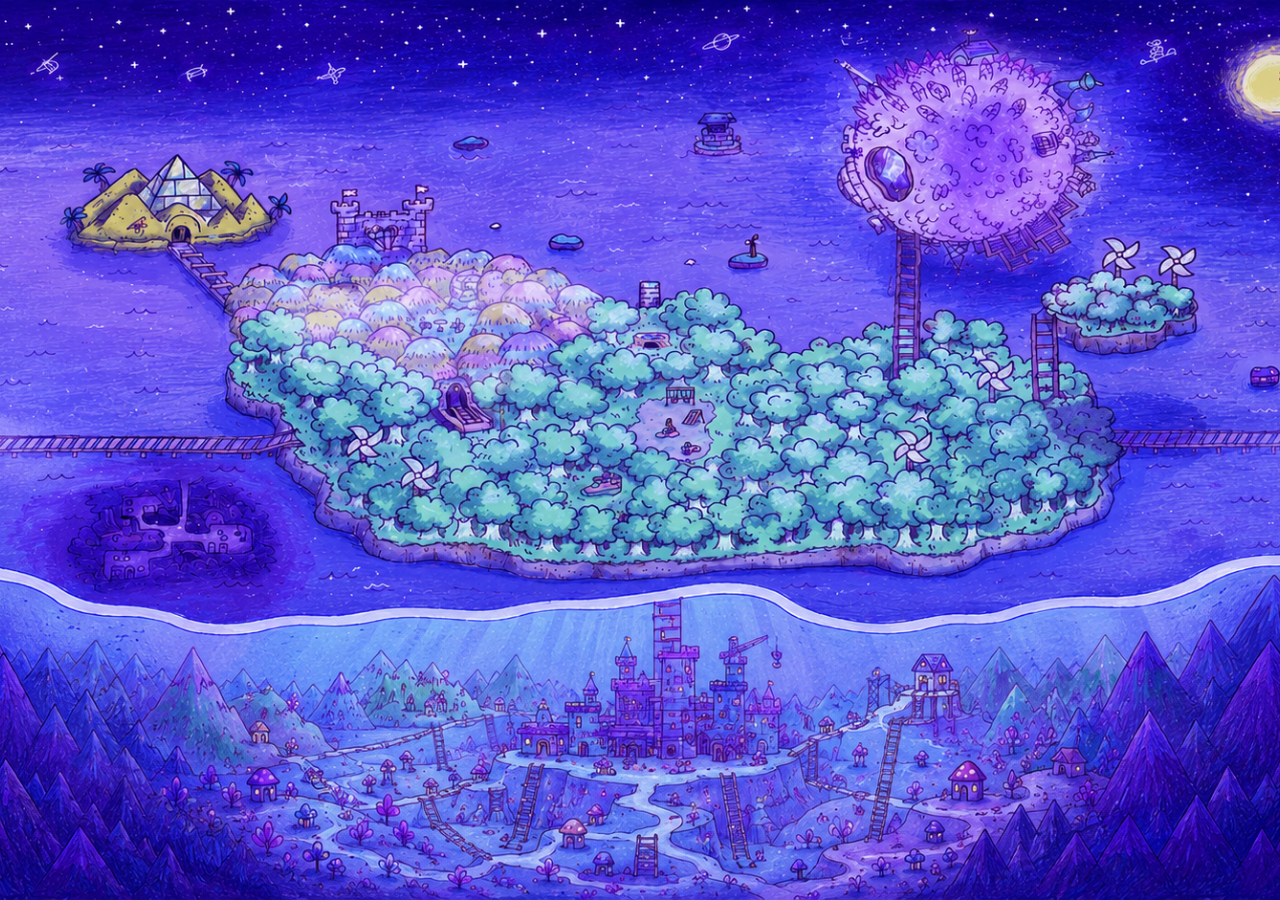
==== frontend/mundoSonhos.html @ a091263f "upt sonhos" ====
<!DOCTYPE html>
<html lang="pt-BR">
<head>
    <meta charset="UTF-8">
    <meta name="viewport" content="width=device-width, initial-scale=1.0">
    <title>Mundo dos Sonhos</title>
    <link rel="stylesheet" href="/frontend/style/mundoSonhos.css">
</head>

<body>
    <div class="container-inicio">
    </div>
</body>
</html>

<script></script>
---- frontend/style/mundoSonhos.css ----
* {
    margin: 0;
    padding: 0;
    font-family:'Omori';
    font-weight:normal;
    color: white;
}

html,
body {
    width: 100%;
    height: 100%;
    overflow: hidden;
}

@font-face {
    font-family: 'Omori';
    src: url('/frontend/font/OMORI_GAME2.ttf') format('woff');
    font-weight: normal;
    font-style: normal;
    font-display: swap;
}

.container-inicio {
    align-items: center;
    background-image: url("/frontend/assets/dreamWorld/background.png");
    background-repeat: no-repeat;
    background-size: cover;
    background-position: center;
    display: flex;
    height: 100vh;
    justify-content: center;
}
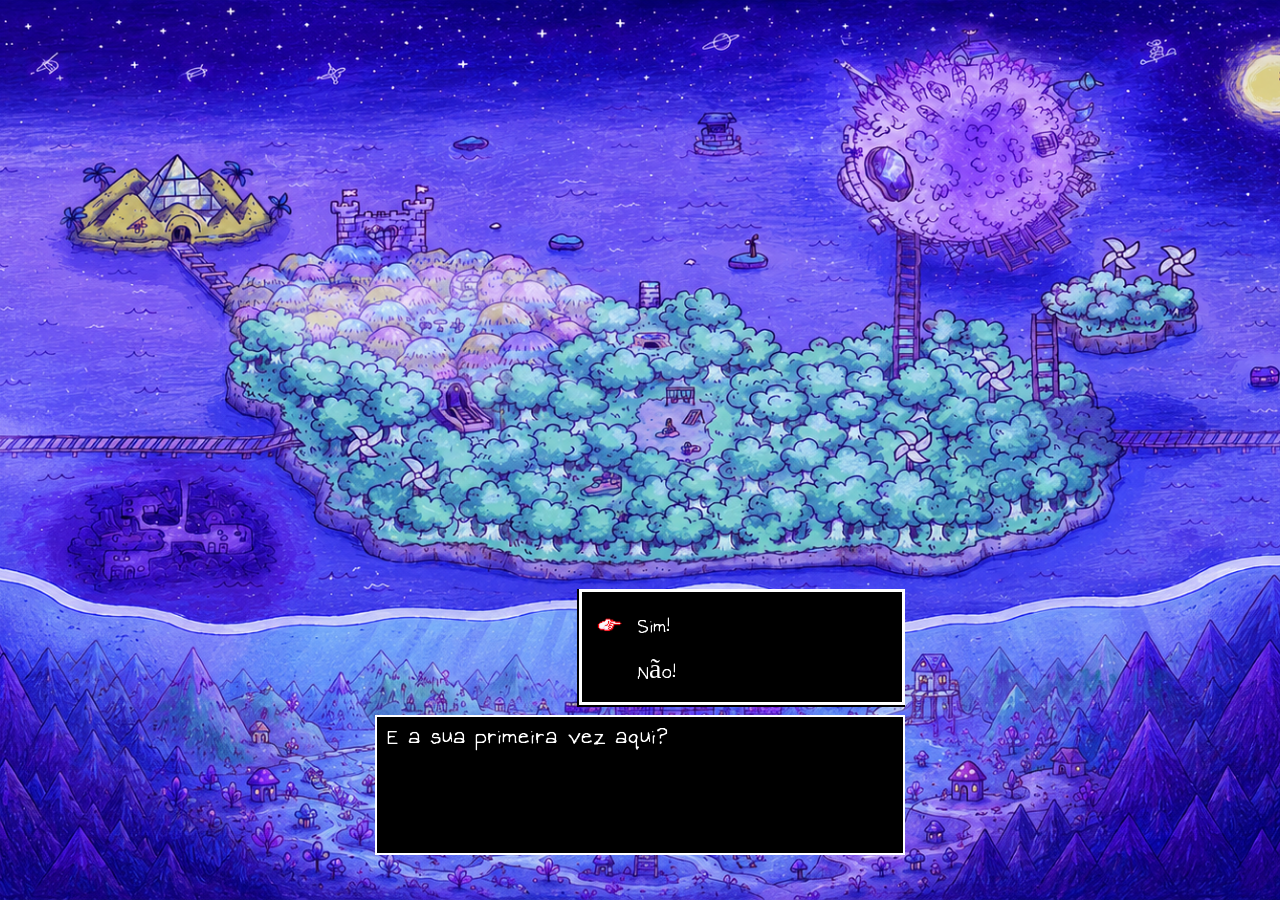
==== commit 5a79d7d3: "uptCadastro/sonhos" ====
--- a/frontend/mundoSonhos.html
+++ b/frontend/mundoSonhos.html
@@ -7,10 +7,609 @@
     <link rel="stylesheet" href="/frontend/style/mundoSonhos.css">
 </head>
 
-<body>
-    <div class="container-inicio">
+<body onload="comecoDialogo()">
+    <div class="container-inicio" id="cenario">
+        <div class="fundo-slide fundo-atual" id="fundoAtual"></div>
+        <div class="fundo-slide fundo-proximo" id="fundoProximo"></div>
+        <div class="container-dialogo" id="containerDialogo">
+            <div class="box-dialogo" id="boxDialogo" style="display: flex;">
+            </div>
+        </div>
     </div>
 </body>
 </html>
 
-<script></script>+<script>
+
+    let mudandoFundo = false;
+
+    const cadastro = {
+        nomeSonho: "",
+        medo: "",
+        cor: "",
+        emocao: "",
+        escolhas: [],
+        email: "",
+        senha: "",
+        dataNascimento: "",
+        nivelSonhador: 0
+    };
+
+    function trocarBackground(novaImagem) {
+        if (mudandoFundo) return;
+
+        mudandoFundo = true;
+
+        const cenario = document.getElementById("cenario");
+        const fundoAtual = document.getElementById("fundoAtual");
+        const fundoProximo = document.getElementById("fundoProximo");
+
+        fundoProximo.style.backgroundImage = `url("${novaImagem}")`;
+        void fundoProximo.offsetWidth;
+
+        setTimeout(() => {
+            fundoAtual.style.backgroundImage = `url("${novaImagem}")`;
+            fundoProximo.style.backgroundImage = "";
+            mudandoFundo = false;
+        }, 800);
+    }
+
+    function comecoDialogo() {
+        const box = document.getElementById("boxDialogo");
+        box.innerHTML = `
+            <div class="box-escolhas">
+                <button onclick="primeiraVez()">
+                    <img src="/frontend/assets/todos/passarDialogo.png" alt="">
+                    <span>Sim!</span>
+                </button>
+                <button onclick="passarDialogo()">
+                    <img src="/frontend/assets/todos/passarDialogo.png" alt="">
+                    <span>Não!</span>
+                </button>
+            </div>
+            <div class="box-comentario">
+                <div class="box-texto">
+                    <p>E a sua primeira vez aqui?</p>
+                </div>
+            </div>
+        `;
+
+        box.style.display = "flex";
+    }
+
+    function primeiraVez() {
+        trocarBackground("/frontend/assets/dreamWorld/backgroundv6.jpg");
+
+        setTimeout(() => {
+            const box = document.getElementById("boxDialogo");
+
+            box.innerHTML = `
+                <div class="box-nome">
+                    <p>Você</p>
+                </div>
+                <div class="box-comentario" onclick="perguntaNome()">
+                    <div class="box-texto">
+                        <p>Este lugar parece diferente...</p>
+                    </div>
+                    <div class="box-imagem">
+                        <img src="/frontend/assets/todos/passarDialogo.png" alt="Passar diálogo">
+                    </div>
+                </div>
+            `;
+        }, 800);
+    }
+
+    function perguntaNome() {
+        setTimeout(() => {
+            const box = document.getElementById("boxDialogo");
+
+            box.innerHTML = `
+                <div class="box-nome">
+                    <p>Você</p>
+                </div>
+                <div class="box-comentario-input">
+                    <div class="box-texto">
+                        <p>Como devemos chamar você neste sonho?</p>
+                    </div>
+                    <div class="box-input">
+                        <input type="text" id="nome" class="inputDialogo">
+                    </div>
+                    <div class="box-imagem" onclick="dialogoParte2()">
+                        <img src="/frontend/assets/todos/passarDialogo.png" alt="Passar diálogo">
+                    </div>
+                </div>
+            `;
+        }, 800);
+    }
+
+    function dialogoParte2() {
+        const inputNome = document.getElementById("nome");
+        if (inputNome.value.trim() === "") {
+            inputNome.focus();
+            return;
+        }
+        cadastro.nomeSonho = inputNome.value.trim();
+
+        const cenario = document.getElementById("cenario");
+        cenario.classList.add("piscando");
+
+        setTimeout(() => {
+            const fundoAtual = document.getElementById("fundoAtual");
+            const box = document.getElementById("boxDialogo");
+            fundoAtual.style.backgroundImage = 'url("/frontend/assets/dreamWorld/backgroundv5.png")';
+
+            box.innerHTML = `
+                <div class="box-nome">
+                    <p>${cadastro.nomeSonho}</p>
+                </div>
+                <div class="box-comentario" onclick="perguntaEmail()">
+                    <div class="box-texto">
+                        <p>Espero que esteja gostando daqui...</p>
+                    </div>
+                    <div class="box-imagem">
+                        <img src="/frontend/assets/todos/passarDialogo.png" alt="Passar diálogo">
+                    </div>
+                </div>
+            `;
+        }, 500);
+
+        setTimeout(() => {
+            cenario.classList.remove("piscando");
+        }, 1000);
+        
+    }
+    
+    function perguntaEmail() {
+        setTimeout(() => {
+            const box = document.getElementById("boxDialogo");
+
+            box.innerHTML = `
+                <div class="box-nome">
+                    <p>${cadastro.nomeSonho}</p>
+                </div>
+                <div class="box-comentario-input">
+                    <div class="box-texto">
+                        <p>Qual seu endereço para poder voltar??</p>
+                    </div>
+                    <div class="box-input">
+                        <input type="email" id="email" class="inputDialogo">
+                    </div>
+                    <div class="box-imagem" onclick="dialogoParte3()">
+                        <img src="/frontend/assets/todos/passarDialogo.png" alt="Passar diálogo">
+                    </div>
+                </div>
+            `;
+        }, 800);
+    }
+    
+    function dialogoParte3() {
+        const inputEmail = document.getElementById("email");
+        if (inputEmail.value.trim() === "" || !inputEmail.checkValidity()) {
+            inputEmail.reportValidity();
+            return;
+        }
+        cadastro.email = inputEmail.value.trim();
+
+        const cenario = document.getElementById("cenario");
+        cenario.classList.add("piscando");
+
+        setTimeout(() => {
+            const fundoAtual = document.getElementById("fundoAtual");
+            const box = document.getElementById("boxDialogo");
+            fundoAtual.style.backgroundImage = 'url("/frontend/assets/dreamWorld/backgroundv4.png")';
+
+            box.innerHTML = `
+                <div class="box-nome">
+                    <p>${cadastro.nomeSonho}</p>
+                </div>
+                <div class="box-comentario" onclick="perguntaSenha()">
+                    <div class="box-texto">
+                        <p>Palavras são algo engraçado ne? Inventa uma secreta e me conta</p>
+                    </div>
+                    <div class="box-imagem">
+                        <img src="/frontend/assets/todos/passarDialogo.png" alt="Passar diálogo">
+                    </div>
+                </div>
+            `;
+        }, 500);
+
+        setTimeout(() => {
+            cenario.classList.remove("piscando");
+        }, 1000);
+    }
+
+    function perguntaSenha() {
+        setTimeout(() => {
+            const box = document.getElementById("boxDialogo");
+
+            box.innerHTML = `
+                <div class="box-nome">
+                    <p>${cadastro.nomeSonho}</p>
+                </div>
+                <div class="box-comentario-input">
+                    <div class="box-texto">
+                        <p>Qual palavra secreta, você pensou? (Eu sei, vai parar de ser secreta, vai ser nosso segredo)</p>
+                    </div>
+                    <div class="box-input">
+                        <input type="password" id="senha" class="inputDialogo">
+                    </div>
+                    <div class="box-imagem" onclick="dialogoParte4()">
+                        <img src="/frontend/assets/todos/passarDialogo.png" alt="Passar diálogo">
+                    </div>
+                </div>
+            `;
+        }, 800);
+    }
+
+    function dialogoParte4() {
+        const inputSenha = document.getElementById("senha");
+        if (inputSenha.value.length < 6) {
+            alert("A palavra secreta precisa ter pelo menos 6 caracteres.");
+            inputSenha.focus();
+            return;
+        }
+        cadastro.senha = inputSenha.value;
+
+        const cenario = document.getElementById("cenario");
+        cenario.classList.add("piscando");
+
+        setTimeout(() => {
+            const fundoAtual = document.getElementById("fundoAtual");
+            const box = document.getElementById("boxDialogo");
+            fundoAtual.style.backgroundImage = 'url("/frontend/assets/dreamWorld/backgroundv.png")';
+
+            box.innerHTML = `
+                <div class="box-nome">
+                    <p>${cadastro.nomeSonho}</p>
+                </div>
+                <div class="box-comentario" onclick="perguntaNascimento()">
+                    <div class="box-texto">
+                        <p>Tudo precisa de um inicio ne?</p>
+                    </div>
+                    <div class="box-imagem">
+                        <img src="/frontend/assets/todos/passarDialogo.png" alt="Passar diálogo">
+                    </div>
+                </div>
+            `;
+        }, 500);
+
+        setTimeout(() => {
+            cenario.classList.remove("piscando");
+        }, 1000);
+    }
+
+    function perguntaNascimento() {
+        setTimeout(() => {
+            const box = document.getElementById("boxDialogo");
+
+            box.innerHTML = `
+                <div class="box-nome">
+                    <p>${cadastro.nomeSonho}</p>
+                </div>
+                <div class="box-comentario-input">
+                    <div class="box-texto">
+                        <p>Quando a sua começou?</p>
+                    </div>
+                    <div class="box-input">
+                        <input type="date" id="dtNascimento" class="inputDialogo">
+                    </div>
+                    <div class="box-imagem" onclick="dialogoParte5()">
+                        <img src="/frontend/assets/todos/passarDialogo.png" alt="Passar diálogo">
+                    </div>
+                </div>
+            `;
+        }, 800);
+    }
+
+    function dialogoParte5() {
+        const inputData = document.getElementById("dtNascimento");
+        if (inputData.value.length < 6) {
+            alert("A palavra secreta precisa ter pelo menos 6 caracteres.");
+            inputData.focus();
+            return;
+        }
+        cadastro.dataNascimento = inputData.value;
+
+        const cenario = document.getElementById("cenario");
+        cenario.classList.add("piscando");
+
+        setTimeout(() => {
+            const fundoAtual = document.getElementById("fundoAtual");
+            const box = document.getElementById("boxDialogo");
+            fundoAtual.style.backgroundImage = 'url("/frontend/assets/dreamWorld/backgroundv2.png")';
+
+            box.innerHTML = `
+                <div class="box-nome">
+                    <p>${cadastro.nomeSonho}</p>
+                </div>
+                <div class="box-comentario" onclick="perguntaEmocao()">
+                    <div class="box-texto">
+                        <p>Acho que a vida tem muitas subidas e descidas, e as emoções sempre estão nelas</p>
+                    </div>
+                    <div class="box-imagem">
+                        <img src="/frontend/assets/todos/passarDialogo.png" alt="Passar diálogo">
+                    </div>
+                </div>
+            `;
+        }, 500);
+
+        setTimeout(() => {
+            cenario.classList.remove("piscando");
+        }, 1000);
+    }
+    
+    function perguntaEmocao() {
+        setTimeout(() => {
+            const box = document.getElementById("boxDialogo");
+
+            box.innerHTML = `
+                <div class="box-nome">
+                    <p>${cadastro.nomeSonho}</p>
+                </div>
+                <div class="box-comentario-input">
+                    <div class="box-texto">
+                        <p>Qual emoção mais representa você?</p>
+                    </div>
+                    <div class="box-radio">
+                        <label class="opcao-emocao neutro">
+                            <input type="radio" name="emocao" value="NEUTRO">
+                            <span>NEUTRO</span>
+                        </label>
+                        <label class="opcao-emocao feliz">
+                            <input type="radio" name="emocao" value="FELIZ">
+                            <span>FELIZ</span>
+                        </label>
+                        <label class="opcao-emocao triste">
+                            <input type="radio" name="emocao" value="TRISTE">
+                            <span>TRISTE</span>
+                        </label>
+                        <label class="opcao-emocao irritado">
+                            <input type="radio" name="emocao" value="IRRITADO">
+                            <span>IRRITADO</span>
+                        </label>
+                    </div>
+                    <div class="box-imagem" onclick="dialogoParte6()">
+                        <img src="/frontend/assets/todos/passarDialogo.png" alt="Passar diálogo">
+                    </div>
+                </div>
+            `;
+        }, 800);
+    }
+    
+    function dialogoParte6() {
+        const emocaoSelecionada = document.querySelector(
+            'input[name="emocao"]:checked'
+        );
+        if (emocaoSelecionada === null) {
+            alert("Escolha uma emoção para continuar.");
+            return;
+        }
+        cadastro.emocao = emocaoSelecionada.value;
+
+        const cenario = document.getElementById("cenario");
+        cenario.classList.add("piscando");
+
+        setTimeout(() => {
+            const fundoAtual = document.getElementById("fundoAtual");
+            const box = document.getElementById("boxDialogo");
+            fundoAtual.style.backgroundImage = 'url("/frontend/assets/dreamWorld/backgroundv2.png")';
+
+            box.innerHTML = `
+                <div class="box-nome">
+                    <p>${cadastro.nomeSonho}</p>
+                </div>
+                <div class="box-comentario" onclick="perguntaGosto()">
+                    <div class="box-texto">
+                        <p>Tem algumas coisas, que não podem faltar na nossa vida ne? Coisas que nos fazem bem, que estranho pensar nisso</p>
+                    </div>
+                    <div class="box-imagem">
+                        <img src="/frontend/assets/todos/passarDialogo.png" alt="Passar diálogo">
+                    </div>
+                </div>
+            `;
+        }, 500);
+
+        setTimeout(() => {
+            cenario.classList.remove("piscando");
+        }, 1000);
+    }
+
+    function perguntaGosto() {
+        setTimeout(() => {
+            const box = document.getElementById("boxDialogo");
+
+            box.innerHTML = `
+                <div class="box-nome">
+                    <p>${cadastro.nomeSonho}</p>
+                </div>
+                <div class="box-comentario-input gostos">
+                    <div class="box-texto">
+                        <p>Quais dessas coisas fazem você se sentir bem?</p>
+                    </div>
+                    <div class="box-checkbox">
+                        <label class="opcao-gosto">
+                            <input type="checkbox" name="gosto" value="SILENCIO">
+                            <span>Silêncio</span>
+                        </label>
+                        <label class="opcao-gosto">
+                            <input type="checkbox" name="gosto" value="FICAR_SOZINHO">
+                            <span>Ficar sozinho</span>
+                        </label>
+                        <label class="opcao-gosto">
+                            <input type="checkbox" name="gosto" value="PARQUES">
+                            <span>Parques</span>
+                        </label>
+                        <label class="opcao-gosto">
+                            <input type="checkbox" name="gosto" value="REUNIR_PESSOAS">
+                            <span>Reunir pessoas</span>
+                        </label>
+                        <label class="opcao-gosto">
+                            <input type="checkbox" name="gosto" value="FOTOS">
+                            <span>Fotos</span>
+                        </label>
+                        <label class="opcao-gosto">
+                            <input type="checkbox" name="gosto" value="PLANTAS">
+                            <span>Plantas</span>
+                        </label>
+                        <label class="opcao-gosto">
+                            <input type="checkbox" name="gosto" value="COISAS_FOFAS">
+                            <span>Coisas fofas</span>
+                        </label>
+                        <label class="opcao-gosto">
+                            <input type="checkbox" name="gosto" value="ANIMAIS">
+                            <span>Animais</span>
+                        </label>
+                        <label class="opcao-gosto">
+                            <input type="checkbox" name="gosto" value="ESPORTES">
+                            <span>Esportes</span>
+                        </label>
+                        <label class="opcao-gosto">
+                            <input type="checkbox" name="gosto" value="BRINCAR">
+                            <span>Brincar</span>
+                        </label>
+                        <label class="opcao-gosto">
+                            <input type="checkbox" name="gosto" value="COZINHAR">
+                            <span>Cozinhar</span>
+                        </label>
+                        <label class="opcao-gosto">
+                            <input type="checkbox" name="gosto" value="AMOR">
+                            <span>O amor</span>
+                        </label>
+                    </div>
+                    <div class="box-imagem" onclick="dialogoParte7()">
+                        <img src="/frontend/assets/todos/passarDialogo.png" alt="Passar diálogo">
+                    </div>
+                </div>
+            `;
+        }, 800);
+    }
+    
+    function dialogoParte7() {
+        const selecionados = document.querySelectorAll(
+            'input[name="gosto"]:checked'
+        );
+        if (selecionados.length === 0) {
+            alert("Escolha pelo menos uma opção.");
+            return;
+        }
+        cadastro.escolhas = [];
+        selecionados.forEach((opcao) => {
+            cadastro.escolhas.push(opcao.value);
+        });
+
+        const cenario = document.getElementById("cenario");
+        cenario.classList.add("piscando");
+
+        setTimeout(() => {
+            const fundoAtual = document.getElementById("fundoAtual");
+            const box = document.getElementById("boxDialogo");
+            fundoAtual.style.backgroundImage = 'url("/frontend/assets/dreamWorld/backgroundv2.png")';
+
+            box.innerHTML = `
+                <div class="box-nome">
+                    <p>${cadastro.nomeSonho}</p>
+                </div>
+                <div class="box-comentario" onclick="perguntaSonhador()">
+                    <div class="box-texto">
+                        <p>E a gente gosta de sonhar com essas e outras coisas, você gosta de sonhar acordado?</p>
+                    </div>
+                    <div class="box-imagem">
+                        <img src="/frontend/assets/todos/passarDialogo.png" alt="Passar diálogo">
+                    </div>
+                </div>
+            `;
+        }, 500);
+
+        setTimeout(() => {
+            cenario.classList.remove("piscando");
+        }, 1000);
+    }
+
+    function perguntaSonhador() {
+        setTimeout(() => {
+            const box = document.getElementById("boxDialogo");
+
+            box.innerHTML = `
+                <div class="box-nome">
+                    <p>${cadastro.nomeSonho}</p>
+                </div>
+
+                <div class="box-comentario-input">
+                    <div class="box-texto">
+                        <p>O quanto você se considera sonhador?</p>
+                    </div>
+                    <div class="box-input">
+                        <input type="number" id="nivelSonhador" class="inputDialogo inputNivel" min="0" max="5" step="1" placeholder="0">
+                    </div>
+                    <div class="box-imagem" onclick="dialogoParte8()">
+                        <img src="/frontend/assets/todos/passarDialogo.png" alt="Passar diálogo">
+                    </div>
+                </div>
+            `;
+        }, 800);
+    }
+    
+    function perguntaMedo() {
+        setTimeout(() => {
+            const box = document.getElementById("boxDialogo");
+
+            box.innerHTML = `
+                <div class="box-nome">
+                    <p>${cadastro.nomeSonho}</p>
+                </div>
+                <div class="box-comentario-input">
+                    <div class="box-texto">
+                        <p>Qual destes medos mais acompanha você?</p>
+                    </div>
+                    <div class="box-input">
+                        <select id="medo" class="selectDialogo">
+                            <option value="">
+                                Carregando medos...
+                            </option>
+                        </select>
+                    </div>
+                    <div class="box-imagem" onclick="dialogoParte8()">
+                        <img src="/frontend/assets/todos/passarDialogo.png" alt="Passar diálogo">
+                    </div>
+                </div>
+            `;
+
+            carregarMedos();
+        }, 800);
+    }
+
+    async function carregarMedos() {
+        const select = document.getElementById("medo");
+
+        try {
+            const resposta = await fetch(
+                "http://localhost:8080/medos"
+            );
+
+            if (!resposta.ok) {
+                throw new Error("Não foi possível carregar os medos.");
+            }
+
+            const medos = await resposta.json();
+
+            select.innerHTML = `<option value="">Escolha um medo</option>`;
+
+            medos.forEach((medo) => {
+                const option = document.createElement("option");
+                option.value = medo.id;
+                option.textContent = medo.nome;
+                select.appendChild(option);
+            });
+
+        } catch (erro) {
+            select.innerHTML = `
+                <option value="">
+                    Erro ao carregar
+                </option>
+            `;
+
+            console.error(erro);
+        }
+    }
+
+</script>
--- a/frontend/style/mundoSonhos.css
+++ b/frontend/style/mundoSonhos.css
@@ -13,6 +13,10 @@
     overflow: hidden;
 }
 
+body {
+    background-color: black;
+}
+
 @font-face {
     font-family: 'Omori';
     src: url('/frontend/font/OMORI_GAME2.ttf') format('woff');
@@ -22,12 +26,359 @@
 }
 
 .container-inicio {
-    align-items: center;
-    background-image: url("/frontend/assets/dreamWorld/background.png");
+    background-color: #000000;
+    position: relative;
+    height: 100vh;
+    width: 100vw;
+}
+
+.container-inicio::after {
+    background-color: black;
+    content: "";
+    position: fixed;
+    inset: 0;
+    opacity: 0;
+    pointer-events: none;
+    z-index: 999;
+}
+
+.container-inicio.piscando {
+    animation: piscarTela 0.8s ease-in-out;
+}
+
+.fundo-slide {
     background-repeat: no-repeat;
     background-size: cover;
     background-position: center;
-    display: flex;
-    height: 100vh;
+    position: absolute;
+    inset: 0;
+    height: 100%;
+    width: 100%;
+}
+
+.fundo-atual {
+    background-image: url("/frontend/assets/dreamWorld/background.png");
+    transform: translateX(0);
+    z-index: 0;
+}
+
+.fundo-proximo {
+    z-index: 1;
+    transform: translateX(100%);
+}
+
+.container-inicio.mudando-fundo .fundo-slide {
+    transition: transform 0.8s ease-in-out;
+}
+
+.container-inicio.mudando-fundo .fundo-atual {
+    transform: translateX(-100%);
+}
+
+.container-inicio.mudando-fundo .fundo-proximo {
+    transform: translateX(0);
+}
+
+.container-dialogo {
+    bottom: 5%;
+    display: flex;
+    position: fixed;
     justify-content: center;
-}+    width: 100%;
+    z-index: 2;
+}
+
+.container-dialogo {
+    display: flex;
+    justify-content: center;
+    position: fixed;
+    bottom: 5%;
+    width: 100%;
+    z-index: 2;
+}
+
+.box-dialogo {
+    align-items: flex-start;
+    display: flex;
+    flex-direction: column;
+    font-size: 32px;
+    gap: 10px;
+    text-align: left;
+    overflow: hidden;
+    width: min(530px, 90vw);
+}
+
+.container-nome-escolha {
+    display: flex;
+    flex-direction: row;
+    justify-content: space-between;
+    width: 100%;
+}
+
+.box-nome {
+    background-color: black;
+    border: 2px solid white;
+    box-sizing: border-box;
+    display: grid;
+    place-items: center;
+    min-width: 120px;
+    min-height: 36px;
+    padding: 0 10px;
+}
+
+.box-comentario {
+    background-color: black;
+    border: 2px solid white;
+    box-sizing: border-box;
+    min-height: 140px;
+    width: 100%;
+}
+
+.box-comentario {
+    display: flex;
+    flex-direction: column;
+    padding-left: 10px;
+    justify-content: space-between;
+}
+
+.box-imagem {
+    align-self: flex-end;
+    animation: piscar 0.75s steps(1) infinite;
+    cursor: pointer;
+    display: flex;
+    height: 50px;
+    width: 50px;
+}
+
+.box-imagem img {
+    display: flex;
+    height: 100%;
+    object-fit: contain;
+    width: 100%;
+}
+
+.box-escolhas {
+    align-self: flex-end;
+    background-color: black;
+    border: 3px solid white;
+    display: flex;
+    flex-direction: column;
+    padding: 10px;
+    outline: 2px solid black;
+    width: 300px;
+}
+
+.box-escolhas button {
+    align-items: center;
+    background: none;
+    border: none;
+    color: white;
+    cursor: pointer;
+    display: grid;
+    grid-template-columns: 45px 1fr;
+    font-family: "Omori";
+    font-size: 28px;
+    text-align: left;
+    min-height: 45px;
+    width: 100%;
+}
+
+.box-escolhas button img {
+    height: 35px;
+    object-fit: contain;
+    opacity: 0;
+    width: 35px;
+}
+
+.box-escolhas button:first-child img {
+    opacity: 1;
+}
+
+.box-escolhas:has(button:hover) button:first-child img {
+    opacity: 0;
+}
+
+.box-escolhas button:hover img {
+    opacity: 1;
+    animation: moverSeta 0.5s steps(2) infinite;
+}
+
+.box-radio {
+    display: grid;
+    grid-template-columns: 1fr 1fr;
+    gap: 8px 30px;
+    margin: 12px 0;
+}
+
+.opcao-emocao {
+    align-items: center;
+    cursor: pointer;
+    display: flex;
+    gap: 8px;
+    font-size: 25px;
+}
+
+.opcao-emocao input {
+    accent-color: white;
+    cursor: pointer;
+    height: 18px;
+    width: 18px;
+}
+
+.opcao-emocao span {
+    color: white;
+}
+
+.opcao-emocao.neutro input:checked + span {
+    color: white;
+}
+
+.opcao-emocao.feliz input:checked + span {
+    color: #ffe45c;
+}
+
+.opcao-emocao.triste input:checked + span {
+    color: #5cbcff;
+}
+
+.opcao-emocao.irritado input:checked + span {
+    color: #ff4d4d;
+}
+
+.box-comentario-input.gostos {
+    min-height: 300px;
+}
+
+.box-checkbox {
+    display: grid;
+    grid-template-columns: repeat(3, 1fr);
+    gap: 10px 18px;
+
+    width: 95%;
+    margin: 15px 0;
+}
+
+.opcao-gosto {
+    display: flex;
+    align-items: center;
+    gap: 7px;
+
+    font-size: 21px;
+    cursor: pointer;
+}
+
+.opcao-gosto input {
+    width: 17px;
+    height: 17px;
+
+    flex-shrink: 0;
+    cursor: pointer;
+    accent-color: white;
+}
+
+.opcao-gosto input:checked + span {
+    color: #ffe45c;
+}
+
+.inputNivel {
+    width: 80px;
+    text-align: center;
+}
+
+.box-comentario-input {
+    align-items: center;
+    background-color: black;
+    border: 2px solid white;
+    box-sizing: border-box;
+    display: flex;
+    min-height: 140px;
+    flex-direction: column;
+    padding-left: 10px;
+    justify-content: center;
+    width: 100%;
+}
+
+.inputDialogo {
+    align-items: center;
+    background: transparent;
+    border: none;
+    border-bottom: 3px dashed #ffffff;
+    color: #ffffff;
+    display: flex;
+    font-size: 24px;
+    padding: 5px 10px;
+    outline: none;
+    letter-spacing: 5px;
+    justify-content: center;
+}
+
+.input-Dialogo:focus {
+    border-bottom-style: solid;
+    color: #00ffcc;
+}
+
+.slide-saindo {
+    animation: sairPelaEsquerda 0.35s ease-in forwards;
+}
+
+.slide-entrando {
+    animation: entrarPelaDireita 0.35s ease-out forwards;
+}
+
+@keyframes piscarTela {
+    0% {
+        opacity: 1;
+    }
+
+    50% {
+        opacity: 0;
+    }
+
+    100% {
+        opacity: 1;
+    }
+}
+
+@keyframes sairPelaEsquerda {
+    from {
+        transform: translateX(0);
+        opacity: 1;
+    }
+
+    to {
+        transform: translateX(-120%);
+        opacity: 0;
+    }
+}
+
+@keyframes entrarPelaDireita {
+    from {
+        transform: translateX(120%);
+        opacity: 0;
+    }
+
+    to {
+        transform: translateX(0);
+        opacity: 1;
+    }
+}
+
+@keyframes piscar {
+    0%, 100% {
+        opacity: 1;
+    }
+    50% {
+        opacity: 0;
+    }
+}
+
+
+@keyframes moverSeta {
+    from {
+        transform: translateX(0);
+    }
+
+    to {
+        transform: translateX(5px);
+    }
+}
